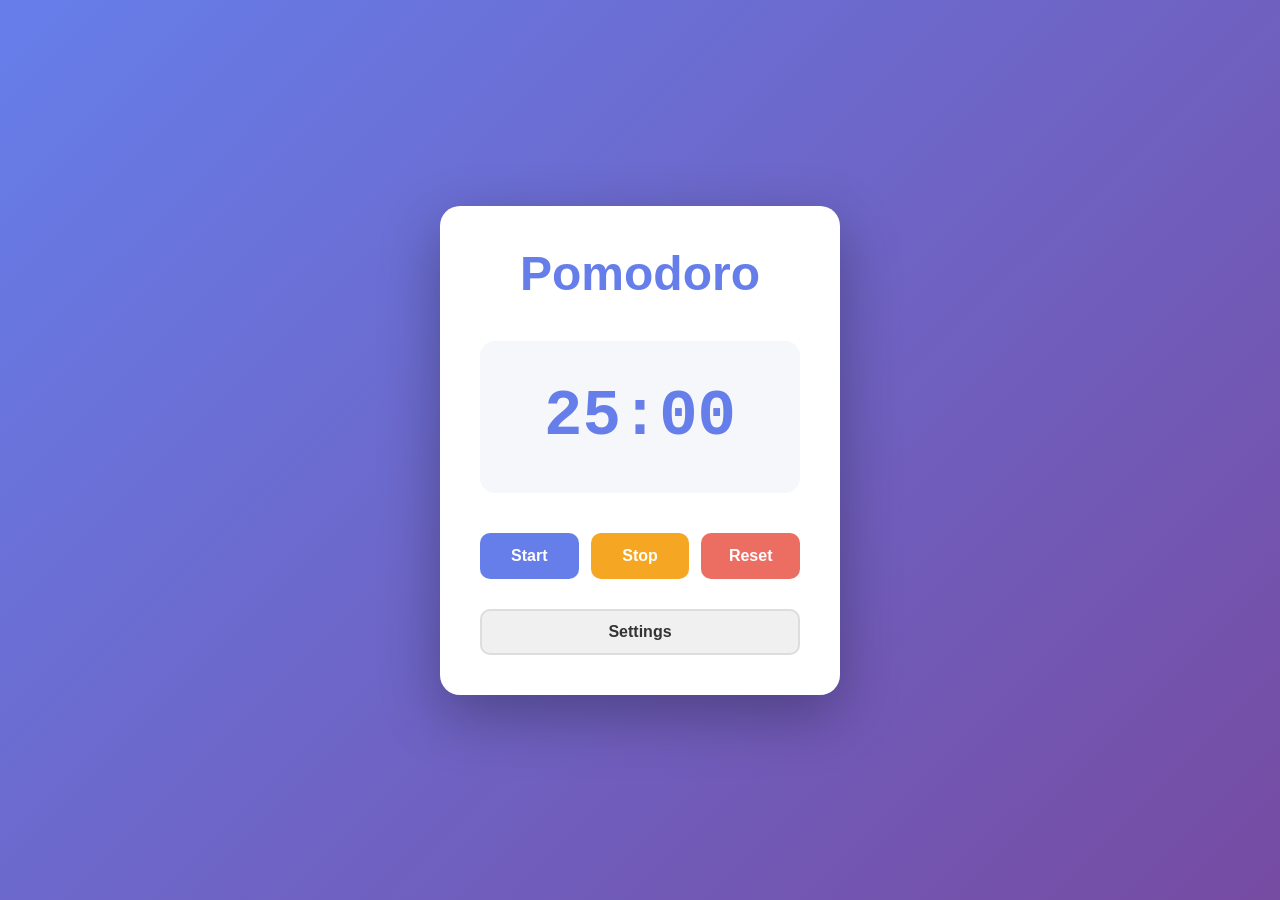
==== index.html @ 44f31ed7 "initilised code" ====
<!DOCTYPE html>
<html lang="en">
<head>
    <meta charset="UTF-8">
    <meta name="viewport" content="width=device-width, initial-scale=1.0">
    <title>Pomodoro Timer</title>
    <link rel="stylesheet" href="index.css">
</head>
<body>
    <div class="container">
        <h1>Pomodoro</h1>

        <div class="timer-display">
            <span class="time">25:00</span>
        </div>

        <div class="button-group">
            <button class="btn btn-start" onclick="startTimer()">Start</button>
            <button class="btn btn-stop" onclick="stopTimer()">Stop</button>
            <button class="btn btn-reset" onclick="resetTimer()">Reset</button>
        </div>

        <div class="settings-group">
            <button class="btn btn-settings" onclick="window.location.href='setting.html'">Settings</button>
        </div>
    </div>

    <script src="index.js"></script>
</body>
</html>
---- index.css ----
* {
    margin: 0;
    padding: 0;
    box-sizing: border-box;
}

body {
    font-family: -apple-system, BlinkMacSystemFont, 'Segoe UI', Roboto, Oxygen, Ubuntu, Cantarell, sans-serif;
    background: linear-gradient(135deg, #667eea 0%, #764ba2 100%);
    min-height: 100vh;
    display: flex;
    justify-content: center;
    align-items: center;
    color: #333;
}

.container {
    background: white;
    border-radius: 20px;
    box-shadow: 0 20px 60px rgba(0, 0, 0, 0.3);
    padding: 40px;
    width: 100%;
    max-width: 400px;
    text-align: center;
}

h1 {
    font-size: 3rem;
    margin-bottom: 30px;
    color: #667eea;
    font-weight: 700;
}

.timer-display {
    margin: 40px 0;
    padding: 40px 20px;
    background: #f5f7fa;
    border-radius: 15px;
}

.timer-display .time {
    font-size: 4rem;
    font-weight: 700;
    color: #667eea;
    font-family: 'Courier New', monospace;
}

.button-group {
    display: flex;
    gap: 12px;
    margin-bottom: 20px;
    justify-content: center;
}

.btn {
    flex: 1;
    padding: 14px 20px;
    font-size: 1rem;
    font-weight: 600;
    border: none;
    border-radius: 10px;
    cursor: pointer;
    transition: all 0.3s ease;
}

.btn-start {
    background: #667eea;
    color: white;
}

.btn-start:hover {
    background: #5568d3;
    transform: translateY(-2px);
    box-shadow: 0 5px 15px rgba(102, 126, 234, 0.4);
}

.btn-stop {
    background: #f5a623;
    color: white;
}

.btn-stop:hover {
    background: #e39a1c;
    transform: translateY(-2px);
    box-shadow: 0 5px 15px rgba(245, 166, 35, 0.4);
}

.btn-reset {
    background: #ec6e63;
    color: white;
}

.btn-reset:hover {
    background: #d85d52;
    transform: translateY(-2px);
    box-shadow: 0 5px 15px rgba(236, 110, 99, 0.4);
}

.settings-group {
    margin-top: 30px;
}

.btn-settings {
    width: 100%;
    padding: 12px 20px;
    font-size: 1rem;
    font-weight: 600;
    background: #f0f0f0;
    color: #333;
    border: 2px solid #ddd;
}

.btn-settings:hover {
    background: #e8e8e8;
    transform: translateY(-2px);
    box-shadow: 0 5px 15px rgba(0, 0, 0, 0.1);
}

@media (max-width: 600px) {
    .container {
        padding: 30px 20px;
    }

    h1 {
        font-size: 2rem;
        margin-bottom: 20px;
    }

    .timer-display .time {
        font-size: 3rem;
    }

    .button-group {
        flex-direction: column;
        gap: 10px;
    }

    .btn {
        padding: 12px 16px;
        font-size: 0.95rem;
    }
}
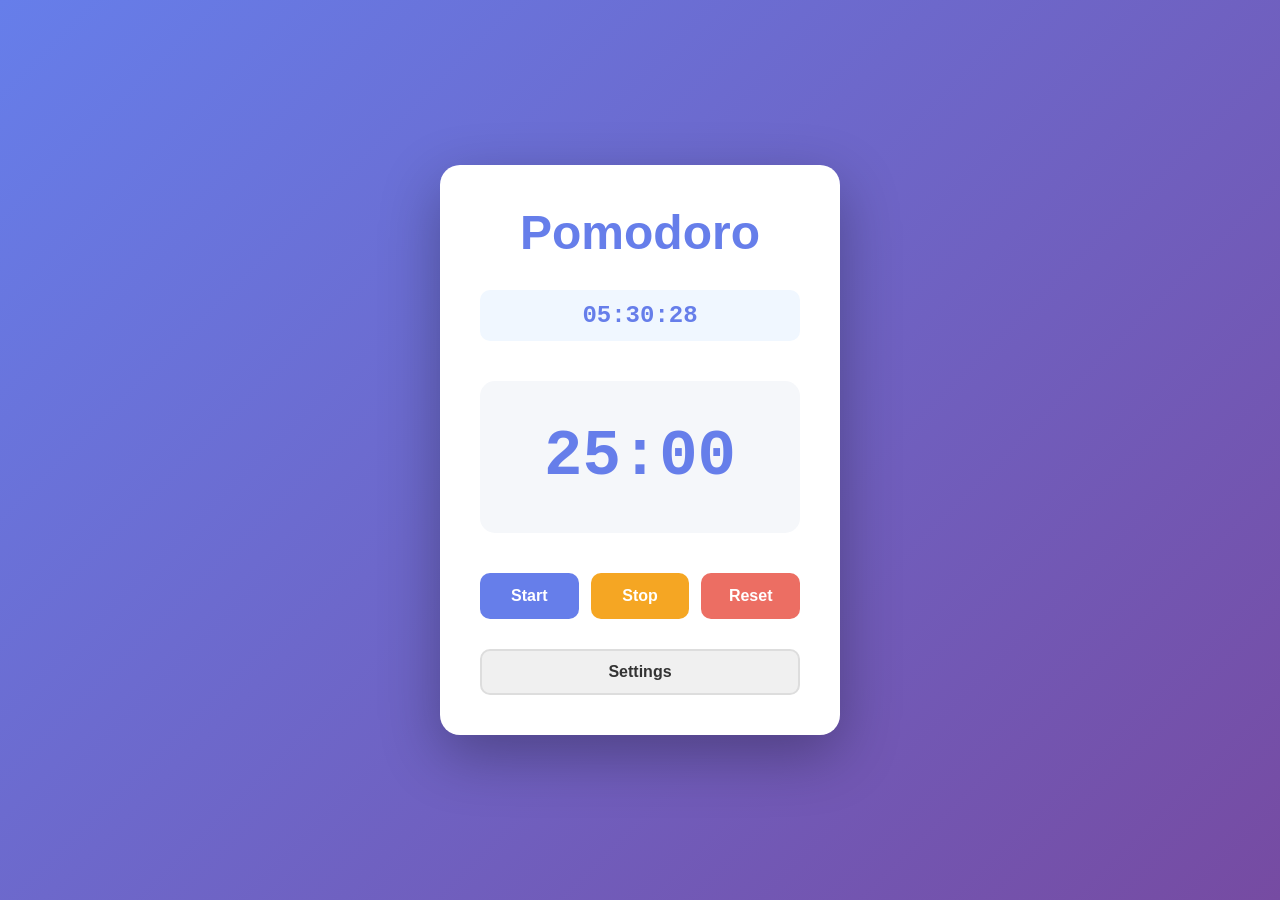
==== commit 9efb603e: "claude 권한 추가 및 커밋" ====
--- a/index.html
+++ b/index.html
@@ -9,6 +9,10 @@
 <body>
     <div class="container">
         <h1>Pomodoro</h1>
+
+        <div class="current-time">
+            <span id="current-time-display">00:00:00</span>
+        </div>
 
         <div class="timer-display">
             <span class="time">25:00</span>
--- a/index.css
+++ b/index.css
@@ -29,6 +29,20 @@
     margin-bottom: 30px;
     color: #667eea;
     font-weight: 700;
+}
+
+.current-time {
+    margin-bottom: 30px;
+    padding: 12px 20px;
+    background: #f0f7ff;
+    border-radius: 10px;
+}
+
+#current-time-display {
+    font-size: 1.5rem;
+    font-weight: 600;
+    color: #667eea;
+    font-family: 'Courier New', monospace;
 }
 
 .timer-display {
